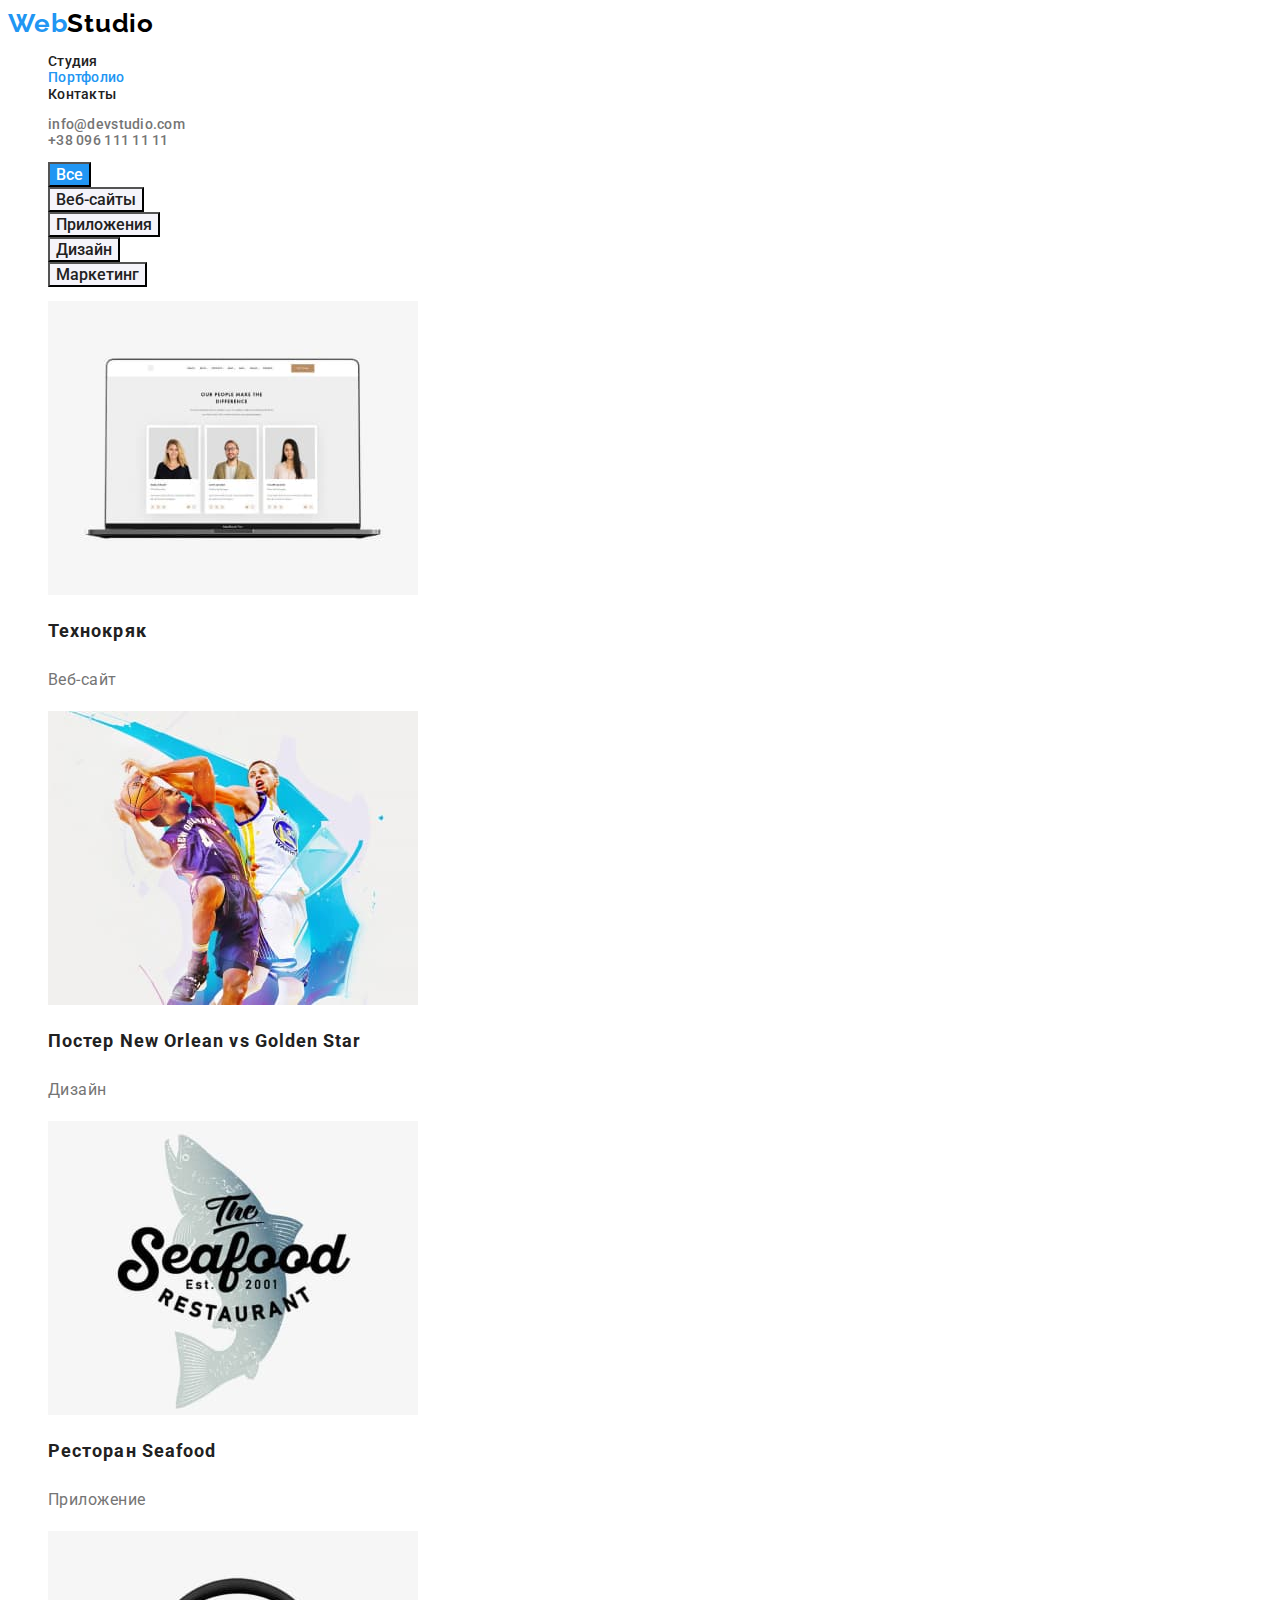
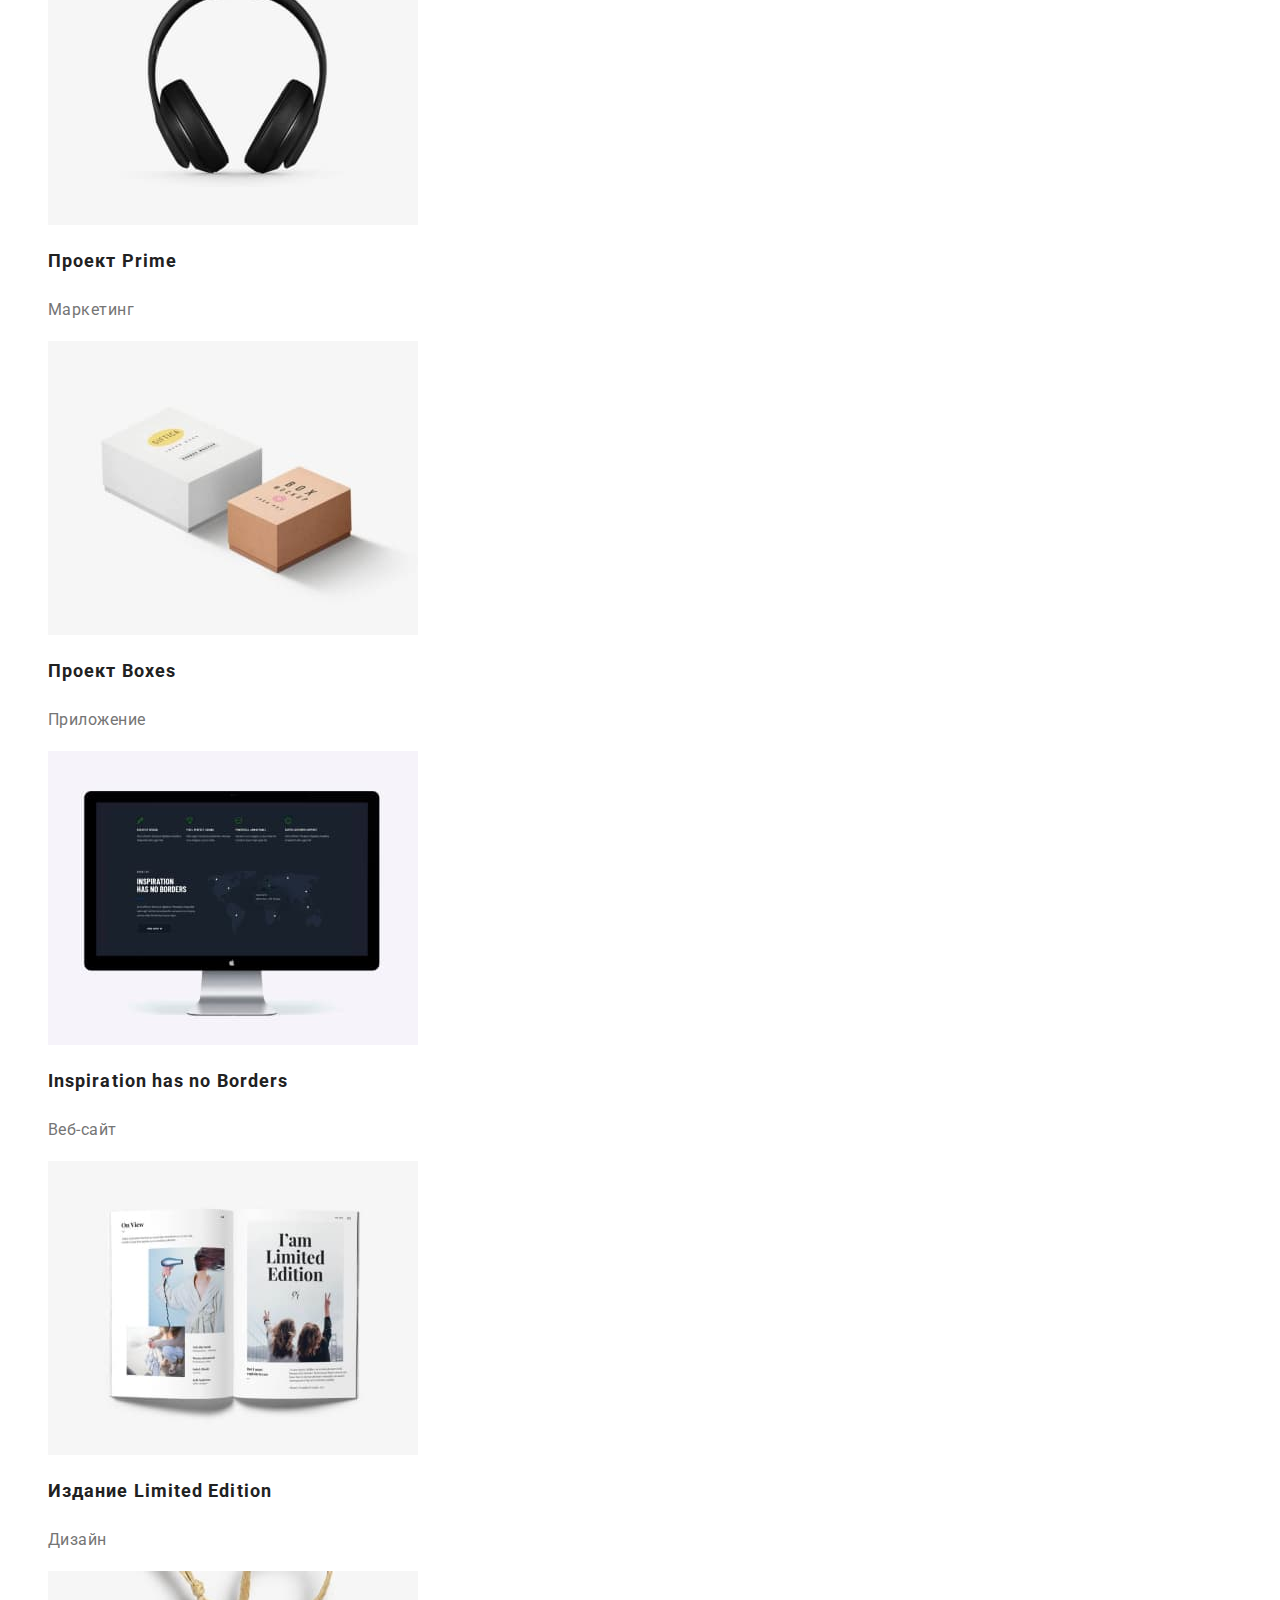
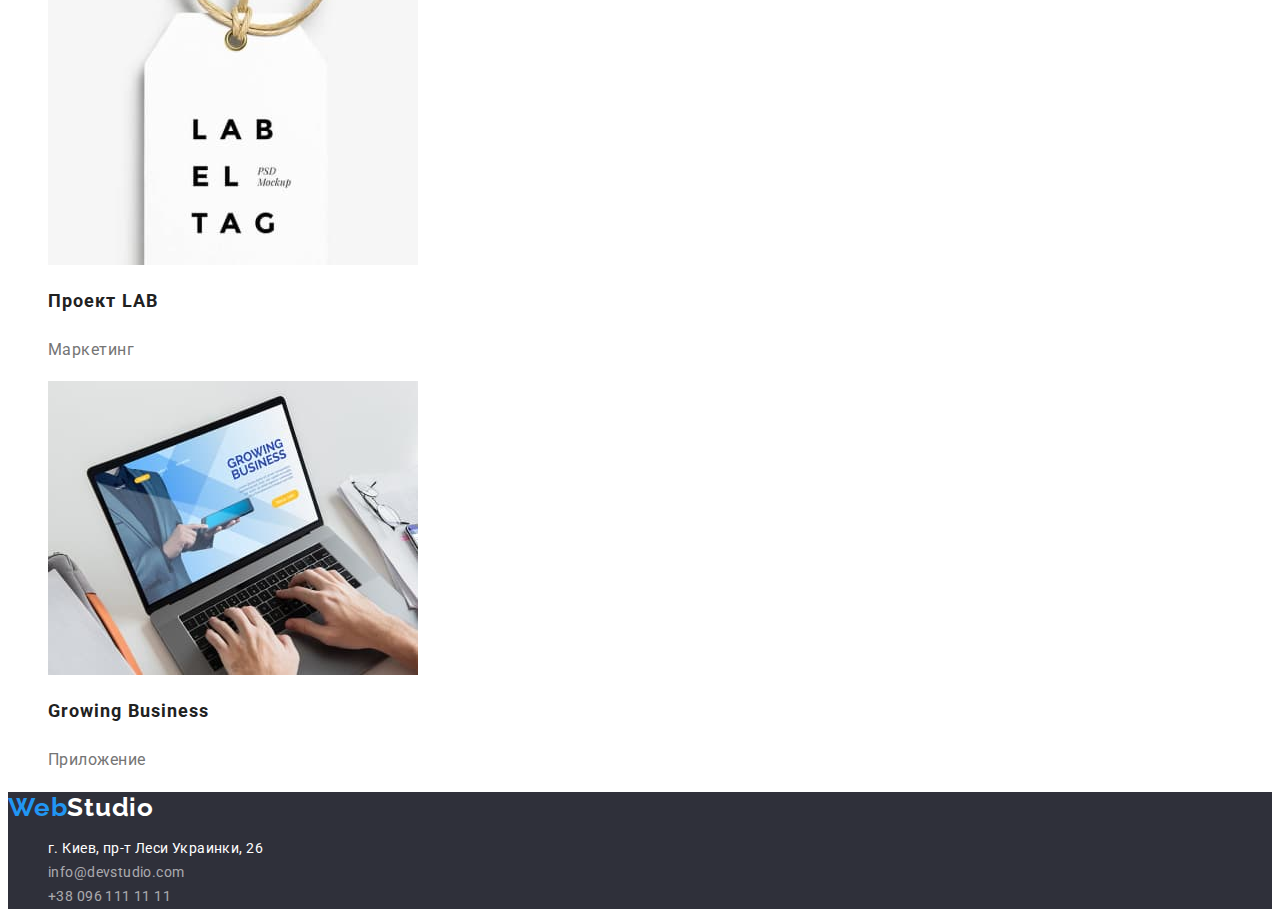
==== portfolio.html @ c89c3334 "Initial commit" ====
<!DOCTYPE html>
<html lang="ru">
  <head>
    <meta charset="UTF-8" />
    <meta http-equiv="X-UA-Compatible" content="IE=edge" />
    <meta name="viewport" content="width=device-width, initial-scale=1.0" />
    <title>Портфолио</title>
    <link rel="preconnect" href="https://fonts.googleapis.com" />
    <link rel="preconnect" href="https://fonts.gstatic.com" crossorigin />
    <link
      href="https://fonts.googleapis.com/css2?family=Raleway:wght@700&family=Roboto:wght@400;500;700;900&display=swap"
      rel="stylesheet"
    />
    <link rel="stylesheet" href="./css/styles.css" />
    <link rel="shortcut icon" href="./images/favicon.ico" type="image/x-icon" />
  </head>
  <body>
    <!-- header section -->

    <header>
      <!-- LOGO of a site -->

      <nav>
        <a class="link logo" href="./index.html"
          >Web<span class="head-studio">Studio</span></a
        >

        <ul class="nopoint main-nav">
          <li>
            <a class="link nav-link main-nav-link" href="./index.html"
              >Студия</a
            >
          </li>
          <li>
            <a
              class="link nav-link main-nav-link link-active"
              href="./portfolio.html"
              >Портфолио</a
            >
          </li>
          <li><a class="link nav-link main-nav-link" href="">Контакты</a></li>
        </ul>
      </nav>

      <!-- contacts at header -->

      <ul class="nopoint contact-nav">
        <li>
          <a class="link nav-link" href="mailto:info@devstudio.com"
            >info@devstudio.com</a
          >
        </li>
        <li>
          <a class="link nav-link" href="tel:+380961111111"
            >+38 096 111 11 11</a
          >
        </li>
      </ul>
    </header>

    <main>
      <section class="portfolio">
        <h1 class="visually-hidden">Портфолио</h1>
        <ul class="nopoint">
          <li><button class="button btn-active" type="button">Все</button></li>
          <li>
            <button class="button btn-passive" type="button">Веб-сайты</button>
          </li>
          <li>
            <button class="button btn-passive" type="button">Приложения</button>
          </li>
          <li>
            <button class="button btn-passive" type="button">Дизайн</button>
          </li>
          <li>
            <button class="button btn-passive" type="button">Маркетинг</button>
          </li>
        </ul>
        <ul class="nopoint">
          <li>
            <a href="" class="link portfolio-link">
              <img
                src="./images/portfolio/img-1.jpg"
                alt="сайт Технокряк"
                width="370"
                height="294"
              />
              <h2 class="title project-name">Технокряк</h2>
              <p class="project-descrption">Веб-сайт</p>
            </a>
          </li>
          <li>
            <a href="" class="link portfolio-link">
              <img
                src="./images/portfolio/img-2.jpg"
                alt="два баскетболиста с мячом"
                width="370"
                height="294"
              />
              <h2 class="title project-name">
                Постер New Orlean vs Golden Star
              </h2>
              <p class="project-descrption">Дизайн</p>
            </a>
          </li>
          <li>
            <a href="" class="link portfolio-link">
              <img
                src="./images/portfolio/img-3.jpg"
                alt="лого ресторана и рыбка"
                width="370"
                height="294"
              />
              <h2 class="title project-name">Ресторан Seafood</h2>
              <p class="project-descrption">Приложение</p>
            </a>
          </li>
          <li>
            <a href="" class="link portfolio-link">
              <img
                src="./images/portfolio/img-4.jpg"
                alt="наушники"
                width="370"
                height="294"
              />
              <h2 class="title project-name">Проект Prime</h2>
              <p class="project-descrption">Маркетинг</p>
            </a>
          </li>
          <li>
            <a href="" class="link portfolio-link">
              <img
                src="./images/portfolio/img-5.jpg"
                alt="коробка и кирпич"
                width="370"
                height="294"
              />
              <h2 class="title project-name">Проект Boxes</h2>
              <p class="project-descrption">Приложение</p>
            </a>
          </li>
          <li>
            <a href="" class="link portfolio-link">
              <img
                src="./images/portfolio/img-6.jpg"
                alt="монитор с зайтом про звездное небо"
                width="370"
                height="294"
              />
              <h2 class="title project-name">Inspiration has no Borders</h2>
              <p class="project-descrption">Веб-сайт</p>
            </a>
          </li>
          <li>
            <a href="" class="link portfolio-link">
              <img
                src="./images/portfolio/img-7.jpg"
                alt="книга"
                width="370"
                height="294"
              />
              <h2 class="title project-name">Издание Limited Edition</h2>
              <p class="project-descrption">Дизайн</p>
            </a>
          </li>
          <li>
            <a href="" class="link portfolio-link">
              <img
                src="./images/portfolio/img-8.jpg"
                alt="бирка с лого"
                width="370"
                height="294"
              />
              <h2 class="title project-name">Проект LAB</h2>
              <p class="project-descrption">Маркетинг</p>
            </a>
          </li>
          <li>
            <a href="" class="link portfolio-link">
              <img
                src="./images/portfolio/img-9.jpg"
                alt="человек работает с нетбуком"
                width="370"
                height="294"
              />
              <h2 class="title project-name">Growing Business</h2>
              <p class="project-descrption">Приложение</p>
            </a>
          </li>
        </ul>
      </section>
    </main>

    <!-- footer section -->

    <footer class="footer">
      <a class="link logo" href="./index.html"
        >Web<span class="bottom-studio">Studio</span></a
      >

      <address class="contact-info">
        <ul class="nopoint">
          <li>
            <a
              class="link contact-address"
              href="https://goo.gl/maps/6H8zDvz9oKY9i1Rz8"
              rel="noopener nofollow"
              >г. Киев, пр-т Леси Украинки, 26</a
            >
          </li>
          <li>
            <a class="link contact-link" href="mailto:info@devstudio.com"
              >info@devstudio.com</a
            >
          </li>
          <li>
            <a class="link contact-link" href="tel:+380961111111"
              >+38 096 111 11 11</a
            >
          </li>
        </ul>
      </address>
    </footer>
  </body>
</html>
---- css/styles.css ----
/* Объявим переменные */
:root {
    /* text clrs */
--main-clr: #2196F3;
--title-color: #212121;
--text-color: #757575;
--foot-adress: rgba(255, 255, 255, 0.6);
--white-clr: white;
    /* bg clrs */
--bg-clr-main: #2F303A;
--bg-clr-secondary: #F5F4FA;
    /* others */
--hover-btn: #188CE8; 
--box-height: 1.16;
--ltr-spasing: 0.03em;
}

/* глобальныe стилu */

body {
    font-family: 'Roboto', sans-serif;
    font-size: 14px;

    color: var(--text-color);
}
.nopoint {
    list-style: none;
}
/* link start */
.link {
    text-decoration: none;
    color: inherit;
}
.nav-link.link-active,
.link:hover,
.link:focus {
    color: var(--main-clr);
}
/* buttons start */
.button {
    font-family: inherit;
    font-size: 16px;
    font-weight: 500;
    
    cursor: pointer;
}
.button:hover,
.button:focus {
    color: var(--white-clr);
    background-color: var(--hover-btn);
}
.btn-active {
    color: var(--white-clr);
    background-color: var(--main-clr);
}
.btn-passive {
    color: var(--title-color);
    background-color: var(--bg-clr-secondary);
}
/* buttons end */
.visually-hidden {
    position: absolute;
    width: 1px;
    height: 1px;
    margin: -1px;
    border: 0;
    padding: 0;

    white-space: nowrap;
    clip-path: inset(100%);
    clip: rect(0 0 0 0);
    overflow: hidden;
}
.title {    
    color: var(--title-color);
}
.logo {
    font-family: 'Raleway', sans-serif;
    font-weight: 700;
    font-size: 26px;
    line-height: 1.2;
    letter-spacing: var(--ltr-spasing);

    color: var(--main-clr);
}

/* локальные стили */

/* header */
.head-studio {
    color: black;
}
.nav-link {
    font-weight: 500;
    font-size: 14px;
    line-height: var(--box-height);
    
    letter-spacing: 0.02em;
}
.main-nav-link {
    color: var(--title-color);
}
/* hero section */
.hero {
    background-color: var(--bg-clr-main);
}
.hero-title {
    font-weight: 900;
    font-size: 44px;
    line-height: 1.36;
    text-align: center;
    letter-spacing: 0.06em;
    text-transform: uppercase;

    color: var(--white-clr);
}
.hero-btn {
    line-height: 1.88;
    font-weight: 700;
    letter-spacing: 0.06em;
}
/* qualities section */
.title-qualities {
    font-size: inherit;
    line-height: var(--box-height);
    letter-spacing: var(--ltr-spasing);
    text-transform: uppercase;
}
.text-qualities {
    line-height: 1.71;
    letter-spacing: var(--ltr-spasing);
}
/* photos section */
.photos > .title,
.workers > .title {
    font-size: 36px;
    line-height: 1.16;
    text-align: center;
    letter-spacing: var(--ltr-spasing);
}
/* workers section */
.workers {
    background-color: var(--bg-clr-secondary);
}
.card {
    background-color: var(--white-clr);
    text-align: center;
    font-size: 16px;
    line-height: var(--box-height);
    letter-spacing: var(--ltr-spasing);
}
.name {
    font-weight: 500;
    font-size: inherit;
    line-height: 1.19;
    letter-spacing: var(--ltr-spasing);
}
/* footer section */
.footer {
    background-color: var(--bg-clr-main);
}
.bottom-studio {
    color: var(--white-clr);
}
.contact-info {
    font-style: inherit;
    font-size: 14px;
    line-height: 1.71;    
    letter-spacing: var(--ltr-spasing);
}
.contact-address {
    color: var(--white-clr);
}
.contact-link {
    color: var(--foot-adress);
}

/* END OF INDEX.HTML */


/* START PORTFOLIO.HTML */

.project-name {
    font-size: 18px;
    line-height: 2;
    letter-spacing: 0.06em;
}
.project-descrption {
    font-size: 16px;
    line-height: 1.88;
    letter-spacing: var(--ltr-spasing);
}
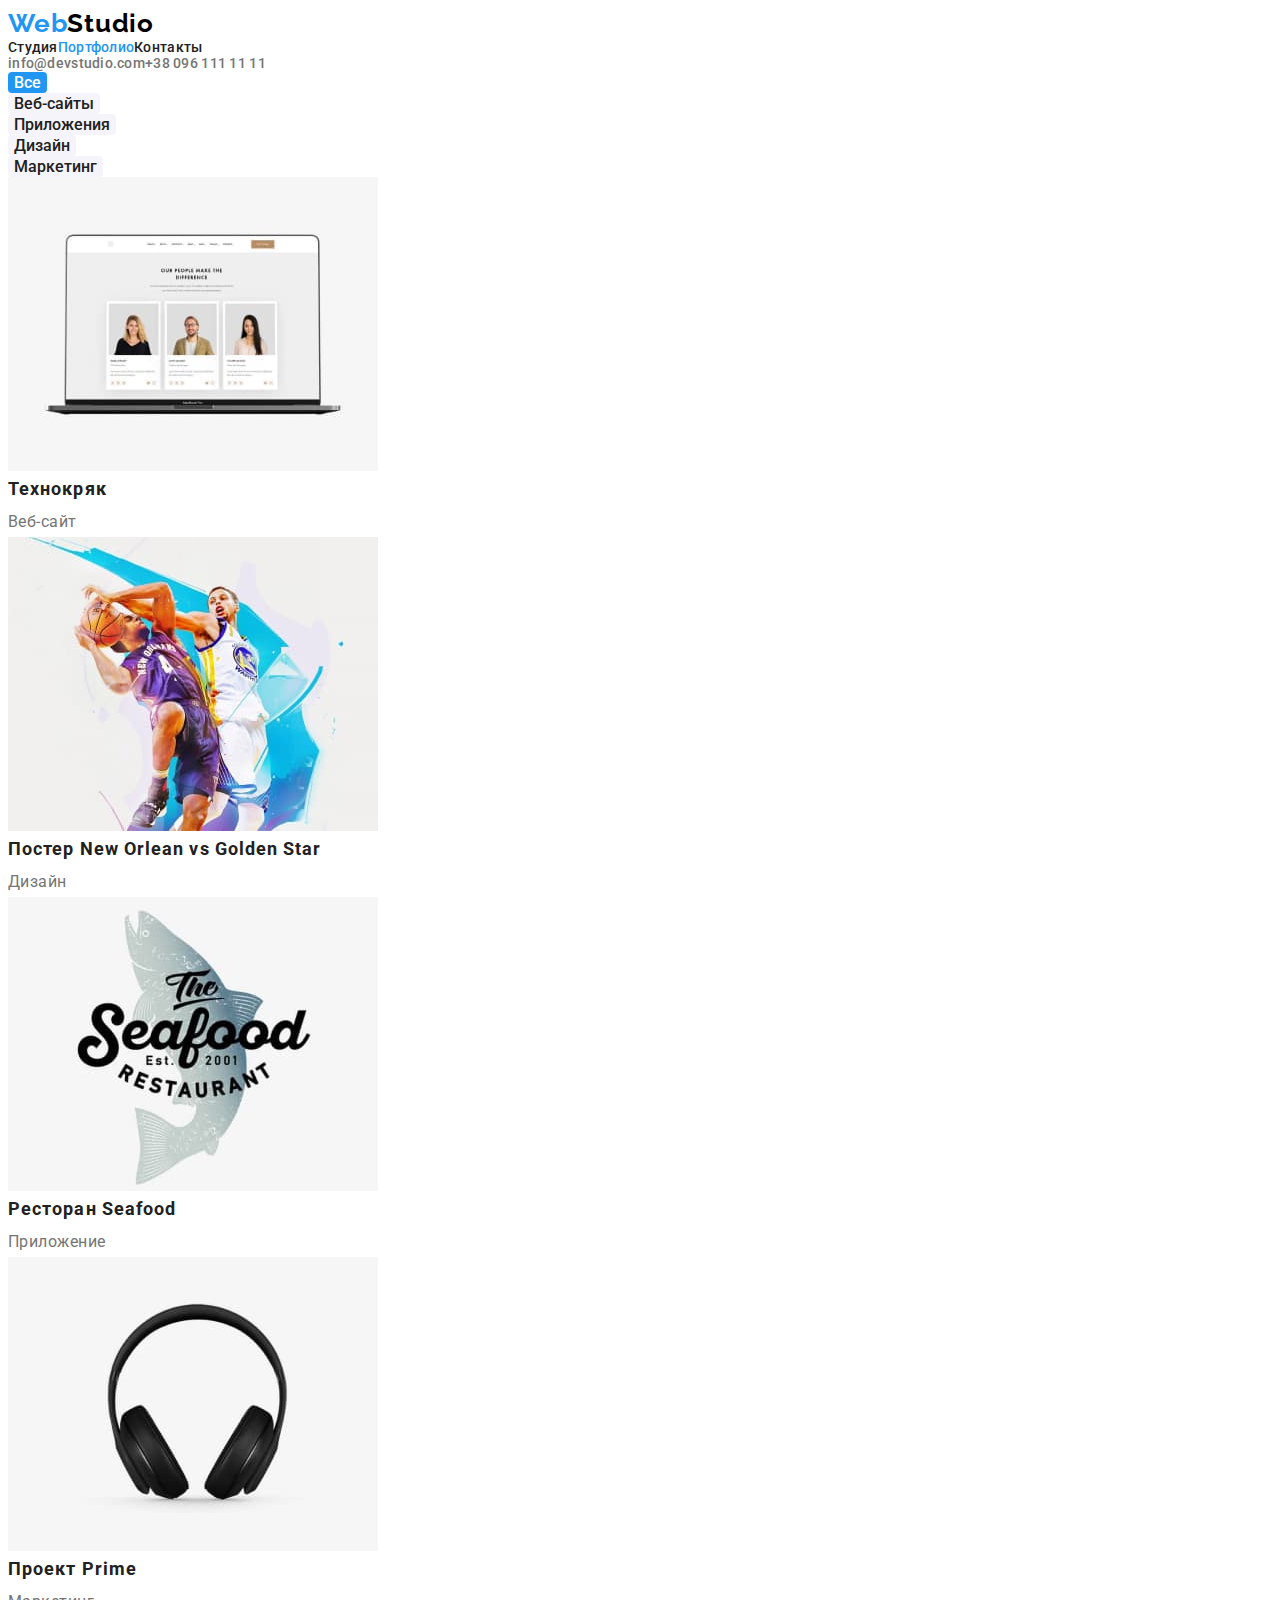
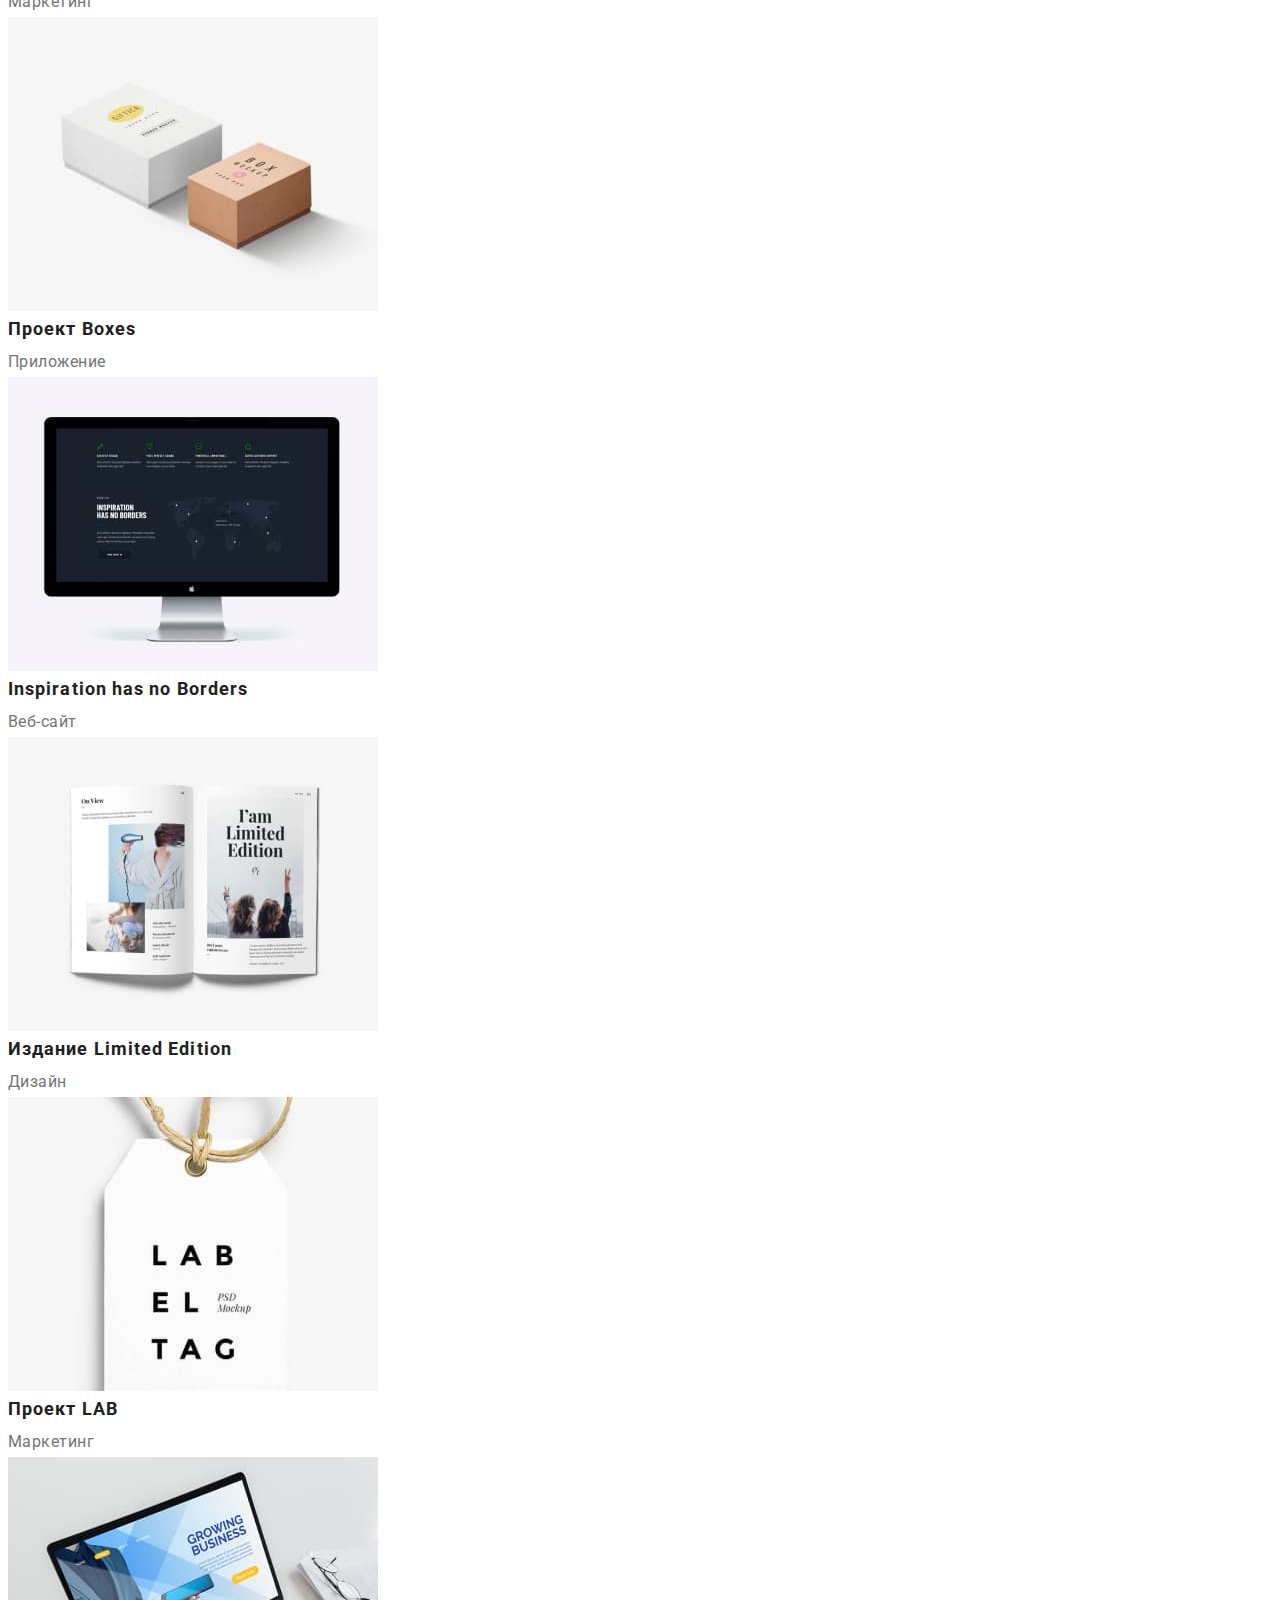
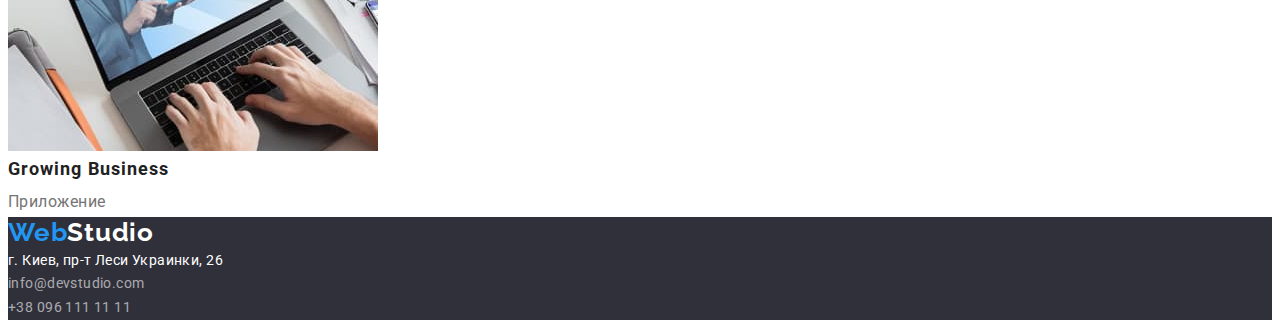
==== commit 04d31708: "3 sections" ====
--- a/portfolio.html
+++ b/portfolio.html
@@ -4,13 +4,23 @@
     <meta charset="UTF-8" />
     <meta http-equiv="X-UA-Compatible" content="IE=edge" />
     <meta name="viewport" content="width=device-width, initial-scale=1.0" />
-    <title>Портфолио</title>
+    <title>Студия</title>
+    <!-- fonts -->
     <link rel="preconnect" href="https://fonts.googleapis.com" />
     <link rel="preconnect" href="https://fonts.gstatic.com" crossorigin />
     <link
       href="https://fonts.googleapis.com/css2?family=Raleway:wght@700&family=Roboto:wght@400;500;700;900&display=swap"
       rel="stylesheet"
     />
+    <!-- normalize -->
+    <link
+      rel="stylesheet"
+      href="https://cdnjs.cloudflare.com/ajax/libs/modern-normalize/1.1.0/modern-normalize.min.css"
+      integrity="sha512-wpPYUAdjBVSE4KJnH1VR1HeZfpl1ub8YT/NKx4PuQ5NmX2tKuGu6U/JRp5y+Y8XG2tV+wKQpNHVUX03MfMFn9Q=="
+      crossorigin="anonymous"
+      referrerpolicy="no-referrer"
+    />
+    <!-- custom styles -->
     <link rel="stylesheet" href="./css/styles.css" />
     <link rel="shortcut icon" href="./images/favicon.ico" type="image/x-icon" />
   </head>
--- a/css/styles.css
+++ b/css/styles.css
@@ -1,192 +1,277 @@
 /* Объявим переменные */
 :root {
-    /* text clrs */
---main-clr: #2196F3;
---title-color: #212121;
---text-color: #757575;
---foot-adress: rgba(255, 255, 255, 0.6);
---white-clr: white;
-    /* bg clrs */
---bg-clr-main: #2F303A;
---bg-clr-secondary: #F5F4FA;
-    /* others */
---hover-btn: #188CE8; 
---box-height: 1.16;
---ltr-spasing: 0.03em;
+  /* text clrs */
+  --main-clr: #2196f3;
+  --title-color: #212121;
+  --text-color: #757575;
+  --foot-adress: rgba(255, 255, 255, 0.6);
+  --white-clr: white;
+  /* bg clrs */
+  --bg-clr-main: #2f303a;
+  --bg-clr-secondary: #f5f4fa;
+  /* others */
+  --hover-btn: #188ce8;
+  --frame-clr: #ececec;
+  --box-height: 1.16;
+  --ltr-spasing: 0.03em;
+  --indent: 30px;
 }
 
 /* глобальныe стилu */
 
 body {
-    font-family: 'Roboto', sans-serif;
-    font-size: 14px;
-
-    color: var(--text-color);
+  font-family: "Roboto", sans-serif;
+  font-size: 14px;
+  color: var(--text-color);
+}
+h1,
+h2,
+h3,
+h4,
+h5,
+h6,
+ul,
+p {
+  margin: 0;
+  padding: 0;
+}
+img {
+  display: block;
+  max-width: 100%;
+  height: auto;
 }
 .nopoint {
-    list-style: none;
+  list-style: none;
 }
 /* link start */
 .link {
-    text-decoration: none;
-    color: inherit;
+  text-decoration: none;
+  color: inherit;
 }
 .nav-link.link-active,
 .link:hover,
 .link:focus {
-    color: var(--main-clr);
+  color: var(--main-clr);
 }
 /* buttons start */
 .button {
-    font-family: inherit;
-    font-size: 16px;
-    font-weight: 500;
-    
-    cursor: pointer;
+  font-family: inherit;
+  font-size: 16px;
+  font-weight: 500;
+  border-radius: 4px;
+  border: none;
+
+  cursor: pointer;
 }
 .button:hover,
 .button:focus {
-    color: var(--white-clr);
-    background-color: var(--hover-btn);
+  color: var(--white-clr);
+  background-color: var(--hover-btn);
 }
 .btn-active {
-    color: var(--white-clr);
-    background-color: var(--main-clr);
+  color: var(--white-clr);
+  background-color: var(--main-clr);
 }
 .btn-passive {
-    color: var(--title-color);
-    background-color: var(--bg-clr-secondary);
+  color: var(--title-color);
+  background-color: var(--bg-clr-secondary);
 }
 /* buttons end */
 .visually-hidden {
-    position: absolute;
-    width: 1px;
-    height: 1px;
-    margin: -1px;
-    border: 0;
-    padding: 0;
-
-    white-space: nowrap;
-    clip-path: inset(100%);
-    clip: rect(0 0 0 0);
-    overflow: hidden;
-}
-.title {    
-    color: var(--title-color);
+  position: absolute;
+  width: 1px;
+  height: 1px;
+  margin: -1px;
+  border: 0;
+  padding: 0;
+
+  white-space: nowrap;
+  clip-path: inset(100%);
+  clip: rect(0 0 0 0);
+  overflow: hidden;
+}
+.title {
+  color: var(--title-color);
 }
 .logo {
-    font-family: 'Raleway', sans-serif;
-    font-weight: 700;
-    font-size: 26px;
-    line-height: 1.2;
-    letter-spacing: var(--ltr-spasing);
-
-    color: var(--main-clr);
-}
-
+  font-family: "Raleway", sans-serif;
+  font-weight: 700;
+  font-size: 26px;
+  line-height: 1.2;
+  letter-spacing: var(--ltr-spasing);
+
+  color: var(--main-clr);
+}
+.container {
+  width: 1200px;
+  padding: 0 15px;
+  margin-left: auto;
+  margin-right: auto;
+
+  outline: 1px solid tomato;
+}
+.section {
+  padding-top: 94px;
+  padding-bottom: 94px;
+}
+/* calc of margin for all cards */
+.card-set {
+  display: flex;
+  flex-wrap: wrap;
+  margin: calc(var(--indent) / -2);
+}
+.card-set-item {
+  flex-basis: calc((100% - var(--items) * var(--indent)) / var(--items));
+  margin: calc(var(--indent) / 2);
+}
 /* локальные стили */
 
 /* header */
+
 .head-studio {
-    color: black;
+  color: black;
 }
 .nav-link {
-    font-weight: 500;
-    font-size: 14px;
-    line-height: var(--box-height);
-    
-    letter-spacing: 0.02em;
+  font-weight: 500;
+  font-size: 14px;
+  line-height: var(--box-height);
+
+  letter-spacing: 0.02em;
+}
+.nav-link,
+.logo {
+  padding: 31px 0 33px 0;
+}
+.header-container,
+.header-nav,
+.main-nav,
+.contact-nav {
+  display: flex;
+}
+.main-nav-item:not(:last-child),
+.contact-nav-item:not(:last-child) {
+  margin-right: 50px;
+}
+.header-nav,
+.header-container {
+  align-items: center;
+}
+.logo {
+  margin-right: 93px;
+}
+.contact-nav {
+  margin-left: auto;
 }
 .main-nav-link {
-    color: var(--title-color);
-}
+  color: var(--title-color);
+}
+.header {
+  border-bottom: 1px solid var(--frame-clr);
+}
+
 /* hero section */
 .hero {
-    background-color: var(--bg-clr-main);
+  text-align: center;
+
+  background-color: var(--bg-clr-main);
 }
 .hero-title {
-    font-weight: 900;
-    font-size: 44px;
-    line-height: 1.36;
-    text-align: center;
-    letter-spacing: 0.06em;
-    text-transform: uppercase;
-
-    color: var(--white-clr);
+  margin-bottom: 40px;
+
+  font-weight: 900;
+  font-size: 44px;
+  line-height: 1.36;
+  text-align: center;
+  letter-spacing: 0.06em;
+  text-transform: uppercase;
+
+  color: var(--white-clr);
 }
 .hero-btn {
-    line-height: 1.88;
-    font-weight: 700;
-    letter-spacing: 0.06em;
+  padding: 10px 32px;
+
+  line-height: 1.88;
+  font-weight: 700;
+  letter-spacing: 0.06em;
 }
 /* qualities section */
 .title-qualities {
-    font-size: inherit;
-    line-height: var(--box-height);
-    letter-spacing: var(--ltr-spasing);
-    text-transform: uppercase;
+  margin-bottom: 10px;
+
+  font-size: inherit;
+  line-height: var(--box-height);
+  letter-spacing: var(--ltr-spasing);
+  text-transform: uppercase;
 }
 .text-qualities {
-    line-height: 1.71;
-    letter-spacing: var(--ltr-spasing);
+  line-height: 1.71;
+  letter-spacing: var(--ltr-spasing);
+}
+.qualities .card-set {
+  --items: 4;
+}
+.qualities {
+  padding-bottom: 0;
 }
 /* photos section */
-.photos > .title,
-.workers > .title {
-    font-size: 36px;
-    line-height: 1.16;
-    text-align: center;
-    letter-spacing: var(--ltr-spasing);
+.photos .title,
+.workers .title {
+  font-size: 36px;
+  line-height: 1.16;
+  text-align: center;
+  letter-spacing: var(--ltr-spasing);
+}
+.photos .card-set {
+  --items: 3;
 }
 /* workers section */
 .workers {
-    background-color: var(--bg-clr-secondary);
+  background-color: var(--bg-clr-secondary);
 }
 .card {
-    background-color: var(--white-clr);
-    text-align: center;
-    font-size: 16px;
-    line-height: var(--box-height);
-    letter-spacing: var(--ltr-spasing);
+  background-color: var(--white-clr);
+  text-align: center;
+  font-size: 16px;
+  line-height: var(--box-height);
+  letter-spacing: var(--ltr-spasing);
 }
 .name {
-    font-weight: 500;
-    font-size: inherit;
-    line-height: 1.19;
-    letter-spacing: var(--ltr-spasing);
+  font-weight: 500;
+  font-size: inherit;
+  line-height: 1.19;
+  letter-spacing: var(--ltr-spasing);
 }
 /* footer section */
 .footer {
-    background-color: var(--bg-clr-main);
+  background-color: var(--bg-clr-main);
 }
 .bottom-studio {
-    color: var(--white-clr);
+  color: var(--white-clr);
 }
 .contact-info {
-    font-style: inherit;
-    font-size: 14px;
-    line-height: 1.71;    
-    letter-spacing: var(--ltr-spasing);
+  font-style: inherit;
+  font-size: 14px;
+  line-height: 1.71;
+  letter-spacing: var(--ltr-spasing);
 }
 .contact-address {
-    color: var(--white-clr);
+  color: var(--white-clr);
 }
 .contact-link {
-    color: var(--foot-adress);
+  color: var(--foot-adress);
 }
 
 /* END OF INDEX.HTML */
 
-
 /* START PORTFOLIO.HTML */
 
 .project-name {
-    font-size: 18px;
-    line-height: 2;
-    letter-spacing: 0.06em;
+  font-size: 18px;
+  line-height: 2;
+  letter-spacing: 0.06em;
 }
 .project-descrption {
-    font-size: 16px;
-    line-height: 1.88;
-    letter-spacing: var(--ltr-spasing);
-}+  font-size: 16px;
+  line-height: 1.88;
+  letter-spacing: var(--ltr-spasing);
+}
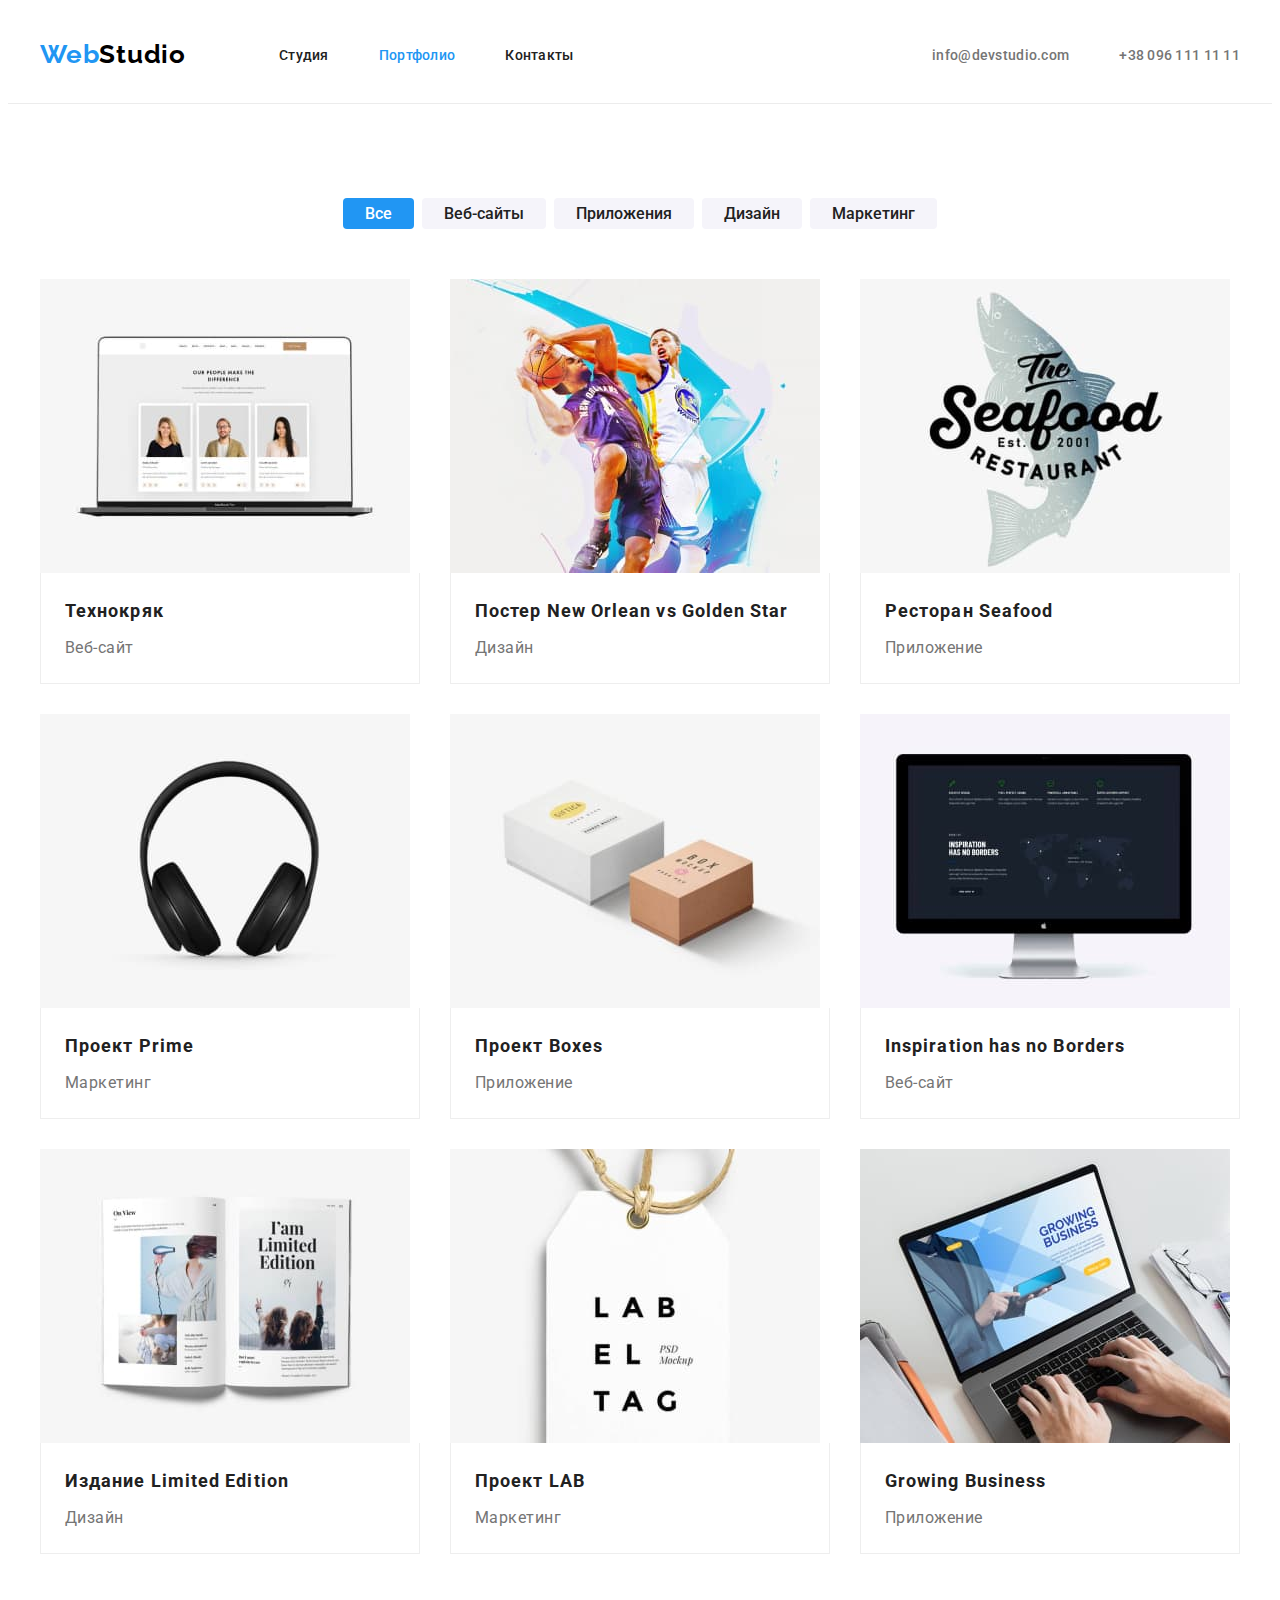
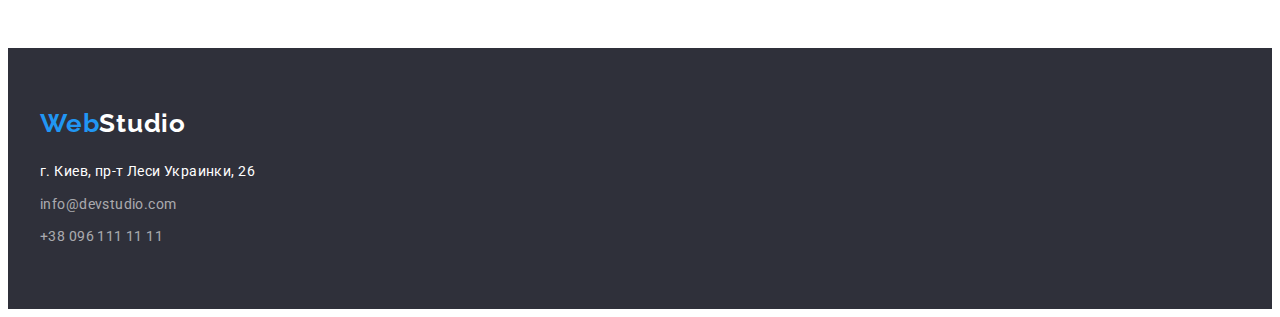
==== commit 3696f53f: "portfolio complete" ====
--- a/portfolio.html
+++ b/portfolio.html
@@ -27,209 +27,243 @@
   <body>
     <!-- header section -->
 
-    <header>
+    <header class="header">
       <!-- LOGO of a site -->
-
-      <nav>
-        <a class="link logo" href="./index.html"
-          >Web<span class="head-studio">Studio</span></a
-        >
-
-        <ul class="nopoint main-nav">
-          <li>
-            <a class="link nav-link main-nav-link" href="./index.html"
-              >Студия</a
-            >
-          </li>
-          <li>
-            <a
-              class="link nav-link main-nav-link link-active"
-              href="./portfolio.html"
-              >Портфолио</a
-            >
-          </li>
-          <li><a class="link nav-link main-nav-link" href="">Контакты</a></li>
-        </ul>
-      </nav>
-
-      <!-- contacts at header -->
-
-      <ul class="nopoint contact-nav">
-        <li>
-          <a class="link nav-link" href="mailto:info@devstudio.com"
-            >info@devstudio.com</a
+      <div class="container header-container">
+        <nav class="header-nav">
+          <a class="link logo" href="./index.html"
+            >Web<span class="head-studio">Studio</span></a
           >
-        </li>
-        <li>
-          <a class="link nav-link" href="tel:+380961111111"
-            >+38 096 111 11 11</a
-          >
-        </li>
-      </ul>
-    </header>
-
-    <main>
-      <section class="portfolio">
-        <h1 class="visually-hidden">Портфолио</h1>
-        <ul class="nopoint">
-          <li><button class="button btn-active" type="button">Все</button></li>
-          <li>
-            <button class="button btn-passive" type="button">Веб-сайты</button>
-          </li>
-          <li>
-            <button class="button btn-passive" type="button">Приложения</button>
-          </li>
-          <li>
-            <button class="button btn-passive" type="button">Дизайн</button>
-          </li>
-          <li>
-            <button class="button btn-passive" type="button">Маркетинг</button>
-          </li>
-        </ul>
-        <ul class="nopoint">
-          <li>
-            <a href="" class="link portfolio-link">
-              <img
-                src="./images/portfolio/img-1.jpg"
-                alt="сайт Технокряк"
-                width="370"
-                height="294"
-              />
-              <h2 class="title project-name">Технокряк</h2>
-              <p class="project-descrption">Веб-сайт</p>
-            </a>
-          </li>
-          <li>
-            <a href="" class="link portfolio-link">
-              <img
-                src="./images/portfolio/img-2.jpg"
-                alt="два баскетболиста с мячом"
-                width="370"
-                height="294"
-              />
-              <h2 class="title project-name">
-                Постер New Orlean vs Golden Star
-              </h2>
-              <p class="project-descrption">Дизайн</p>
-            </a>
-          </li>
-          <li>
-            <a href="" class="link portfolio-link">
-              <img
-                src="./images/portfolio/img-3.jpg"
-                alt="лого ресторана и рыбка"
-                width="370"
-                height="294"
-              />
-              <h2 class="title project-name">Ресторан Seafood</h2>
-              <p class="project-descrption">Приложение</p>
-            </a>
-          </li>
-          <li>
-            <a href="" class="link portfolio-link">
-              <img
-                src="./images/portfolio/img-4.jpg"
-                alt="наушники"
-                width="370"
-                height="294"
-              />
-              <h2 class="title project-name">Проект Prime</h2>
-              <p class="project-descrption">Маркетинг</p>
-            </a>
-          </li>
-          <li>
-            <a href="" class="link portfolio-link">
-              <img
-                src="./images/portfolio/img-5.jpg"
-                alt="коробка и кирпич"
-                width="370"
-                height="294"
-              />
-              <h2 class="title project-name">Проект Boxes</h2>
-              <p class="project-descrption">Приложение</p>
-            </a>
-          </li>
-          <li>
-            <a href="" class="link portfolio-link">
-              <img
-                src="./images/portfolio/img-6.jpg"
-                alt="монитор с зайтом про звездное небо"
-                width="370"
-                height="294"
-              />
-              <h2 class="title project-name">Inspiration has no Borders</h2>
-              <p class="project-descrption">Веб-сайт</p>
-            </a>
-          </li>
-          <li>
-            <a href="" class="link portfolio-link">
-              <img
-                src="./images/portfolio/img-7.jpg"
-                alt="книга"
-                width="370"
-                height="294"
-              />
-              <h2 class="title project-name">Издание Limited Edition</h2>
-              <p class="project-descrption">Дизайн</p>
-            </a>
-          </li>
-          <li>
-            <a href="" class="link portfolio-link">
-              <img
-                src="./images/portfolio/img-8.jpg"
-                alt="бирка с лого"
-                width="370"
-                height="294"
-              />
-              <h2 class="title project-name">Проект LAB</h2>
-              <p class="project-descrption">Маркетинг</p>
-            </a>
-          </li>
-          <li>
-            <a href="" class="link portfolio-link">
-              <img
-                src="./images/portfolio/img-9.jpg"
-                alt="человек работает с нетбуком"
-                width="370"
-                height="294"
-              />
-              <h2 class="title project-name">Growing Business</h2>
-              <p class="project-descrption">Приложение</p>
-            </a>
-          </li>
-        </ul>
-      </section>
-    </main>
-
-    <!-- footer section -->
-
-    <footer class="footer">
-      <a class="link logo" href="./index.html"
-        >Web<span class="bottom-studio">Studio</span></a
-      >
-
-      <address class="contact-info">
-        <ul class="nopoint">
-          <li>
-            <a
-              class="link contact-address"
-              href="https://goo.gl/maps/6H8zDvz9oKY9i1Rz8"
-              rel="noopener nofollow"
-              >г. Киев, пр-т Леси Украинки, 26</a
-            >
-          </li>
-          <li>
-            <a class="link contact-link" href="mailto:info@devstudio.com"
+
+          <ul class="nopoint main-nav">
+            <li class="main-nav-item">
+              <a class="link nav-link main-nav-link" href="./index.html"
+                >Студия</a
+              >
+            </li>
+            <li class="main-nav-item">
+              <a
+                class="link nav-link main-nav-link link-active"
+                href="./portfolio.html"
+                >Портфолио</a
+              >
+            </li>
+            <li class="main-nav-item">
+              <a class="link nav-link main-nav-link" href="">Контакты</a>
+            </li>
+          </ul>
+        </nav>
+
+        <!-- contacts at header -->
+
+        <ul class="nopoint contact-nav">
+          <li class="contact-nav-item">
+            <a class="link nav-link" href="mailto:info@devstudio.com"
               >info@devstudio.com</a
             >
           </li>
-          <li>
-            <a class="link contact-link" href="tel:+380961111111"
+          <li class="contact-nav-item">
+            <a class="link nav-link" href="tel:+380961111111"
               >+38 096 111 11 11</a
             >
           </li>
         </ul>
-      </address>
+      </div>
+    </header>
+
+    <main>
+      <section class="portfolio section">
+        <div class="container">
+          <h1 class="visually-hidden">Портфолио</h1>
+          <ul class="nopoint filter-btn-list">
+            <li class="filter-btn">
+              <button class="button btn-active" type="button">Все</button>
+            </li>
+            <li class="filter-btn">
+              <button class="button btn-passive" type="button">
+                Веб-сайты
+              </button>
+            </li>
+            <li class="filter-btn">
+              <button class="button btn-passive" type="button">
+                Приложения
+              </button>
+            </li>
+            <li class="filter-btn">
+              <button class="button btn-passive" type="button">Дизайн</button>
+            </li>
+            <li class="filter-btn">
+              <button class="button btn-passive" type="button">
+                Маркетинг
+              </button>
+            </li>
+          </ul>
+          <ul class="nopoint card-set">
+            <li class="card-set-item">
+              <a href="" class="link portfolio-link">
+                <img
+                  src="./images/portfolio/img-1.jpg"
+                  alt="сайт Технокряк"
+                  width="370"
+                  height="294"
+                />
+                <div class="ptf-card">
+                  <h2 class="title project-name">Технокряк</h2>
+                  <p class="project-descrption">Веб-сайт</p>
+                </div>
+              </a>
+            </li>
+            <li class="card-set-item">
+              <a href="" class="link portfolio-link">
+                <img
+                  src="./images/portfolio/img-2.jpg"
+                  alt="два баскетболиста с мячом"
+                  width="370"
+                  height="294"
+                />
+                <div class="ptf-card">
+                  <h2 class="title project-name">
+                    Постер New Orlean vs Golden Star
+                  </h2>
+                  <p class="project-descrption">Дизайн</p>
+                </div>
+              </a>
+            </li>
+            <li class="card-set-item">
+              <a href="" class="link portfolio-link">
+                <img
+                  src="./images/portfolio/img-3.jpg"
+                  alt="лого ресторана и рыбка"
+                  width="370"
+                  height="294"
+                />
+                <div class="ptf-card">
+                  <h2 class="title project-name">Ресторан Seafood</h2>
+                  <p class="project-descrption">Приложение</p>
+                </div>
+              </a>
+            </li>
+            <li class="card-set-item">
+              <a href="" class="link portfolio-link">
+                <img
+                  src="./images/portfolio/img-4.jpg"
+                  alt="наушники"
+                  width="370"
+                  height="294"
+                />
+                <div class="ptf-card">
+                  <h2 class="title project-name">Проект Prime</h2>
+                  <p class="project-descrption">Маркетинг</p>
+                </div>
+              </a>
+            </li>
+            <li class="card-set-item">
+              <a href="" class="link portfolio-link">
+                <img
+                  src="./images/portfolio/img-5.jpg"
+                  alt="коробка и кирпич"
+                  width="370"
+                  height="294"
+                />
+                <div class="ptf-card">
+                  <h2 class="title project-name">Проект Boxes</h2>
+                  <p class="project-descrption">Приложение</p>
+                </div>
+              </a>
+            </li>
+            <li class="card-set-item">
+              <a href="" class="link portfolio-link">
+                <img
+                  src="./images/portfolio/img-6.jpg"
+                  alt="монитор с зайтом про звездное небо"
+                  width="370"
+                  height="294"
+                />
+                <div class="ptf-card">
+                  <h2 class="title project-name">Inspiration has no Borders</h2>
+                  <p class="project-descrption">Веб-сайт</p>
+                </div>
+              </a>
+            </li>
+            <li class="card-set-item">
+              <a href="" class="link portfolio-link">
+                <img
+                  src="./images/portfolio/img-7.jpg"
+                  alt="книга"
+                  width="370"
+                  height="294"
+                />
+                <div class="ptf-card">
+                  <h2 class="title project-name">Издание Limited Edition</h2>
+                  <p class="project-descrption">Дизайн</p>
+                </div>
+              </a>
+            </li>
+            <li class="card-set-item">
+              <a href="" class="link portfolio-link">
+                <img
+                  src="./images/portfolio/img-8.jpg"
+                  alt="бирка с лого"
+                  width="370"
+                  height="294"
+                />
+                <div class="ptf-card">
+                  <h2 class="title project-name">Проект LAB</h2>
+                  <p class="project-descrption">Маркетинг</p>
+                </div>
+              </a>
+            </li>
+            <li class="card-set-item">
+              <a href="" class="link portfolio-link">
+                <img
+                  src="./images/portfolio/img-9.jpg"
+                  alt="человек работает с нетбуком"
+                  width="370"
+                  height="294"
+                />
+                <div class="ptf-card">
+                  <h2 class="title project-name">Growing Business</h2>
+                  <p class="project-descrption">Приложение</p>
+                </div>
+              </a>
+            </li>
+          </ul>
+        </div>
+      </section>
+    </main>
+
+    <!-- footer section -->
+
+    <footer class="footer">
+      <div class="container">
+        <a class="link logo" href="./index.html"
+          >Web<span class="bottom-studio">Studio</span></a
+        >
+
+        <address class="contact-info">
+          <ul class="nopoint">
+            <li class="footer-item">
+              <a
+                class="link contact-address"
+                href="https://goo.gl/maps/6H8zDvz9oKY9i1Rz8"
+                target="_blank"
+                rel="noopener nofollow"
+                >г. Киев, пр-т Леси Украинки, 26</a
+              >
+            </li>
+            <li class="footer-item">
+              <a class="link contact-link" href="mailto:info@devstudio.com"
+                >info@devstudio.com</a
+              >
+            </li>
+            <li class="footer-item">
+              <a class="link contact-link" href="tel:+380961111111"
+                >+38 096 111 11 11</a
+              >
+            </li>
+          </ul>
+        </address>
+      </div>
     </footer>
   </body>
 </html>
--- a/css/styles.css
+++ b/css/styles.css
@@ -108,7 +108,7 @@
   margin-left: auto;
   margin-right: auto;
 
-  outline: 1px solid tomato;
+  /* outline: 1px solid tomato; */
 }
 .section {
   padding-top: 94px;
@@ -214,8 +214,10 @@
   padding-bottom: 0;
 }
 /* photos section */
-.photos .title,
-.workers .title {
+.photos-title,
+.workers-title {
+  margin-bottom: 50px;
+
   font-size: 36px;
   line-height: 1.16;
   text-align: center;
@@ -234,16 +236,38 @@
   font-size: 16px;
   line-height: var(--box-height);
   letter-spacing: var(--ltr-spasing);
+
+  box-shadow: 0px 1px 3px rgba(0, 0, 0, 0.12), 0px 1px 1px rgba(0, 0, 0, 0.14),
+    0px 2px 1px rgba(0, 0, 0, 0.2);
+  border-radius: 0px 0px 4px 4px;
 }
 .name {
+  margin-bottom: 10px;
+
   font-weight: 500;
   font-size: inherit;
   line-height: 1.19;
   letter-spacing: var(--ltr-spasing);
 }
+.card-name {
+  padding: 30px 0;
+}
+.workers .card-set {
+  --items: 4;
+}
 /* footer section */
 .footer {
+  padding: 60px 0;
   background-color: var(--bg-clr-main);
+}
+.footer .logo {
+  display: inline-block;
+  margin-bottom: 20px;
+  margin-right: 0;
+  padding: 0;
+}
+.footer-item:not(:last-child) {
+  margin-bottom: 9px;
 }
 .bottom-studio {
   color: var(--white-clr);
@@ -266,6 +290,8 @@
 /* START PORTFOLIO.HTML */
 
 .project-name {
+  margin-bottom: 4px;
+
   font-size: 18px;
   line-height: 2;
   letter-spacing: 0.06em;
@@ -275,3 +301,22 @@
   line-height: 1.88;
   letter-spacing: var(--ltr-spasing);
 }
+.ptf-card {
+  padding: 20px 24px;
+  border: 1px solid #eeeeee;
+  border-top: none;
+}
+.portfolio {
+  --items: 3;
+}
+.filter-btn-list {
+  display: flex;
+  justify-content: center;
+  margin-bottom: 50px;
+}
+.filter-btn:not(:last-child) {
+  margin-right: 8px;
+}
+.portfolio .button {
+  padding: 6px 22px;
+}
